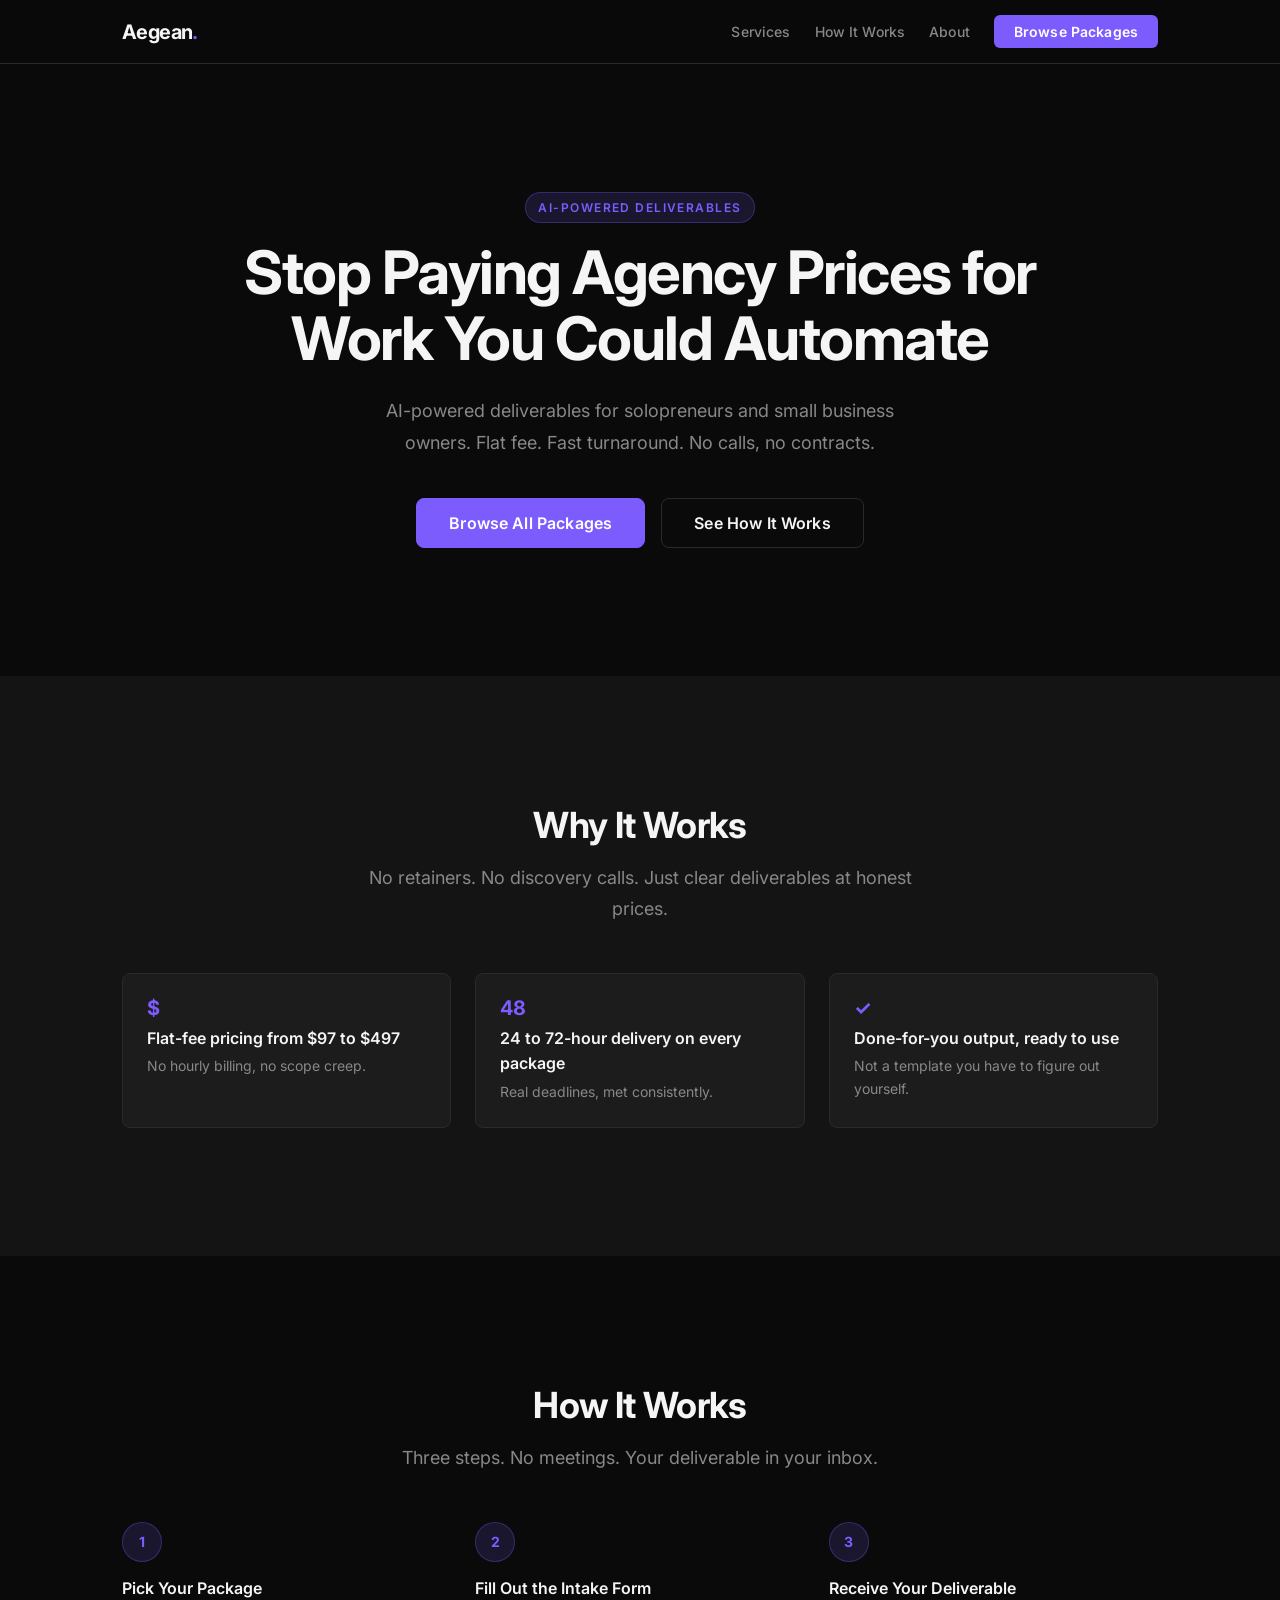
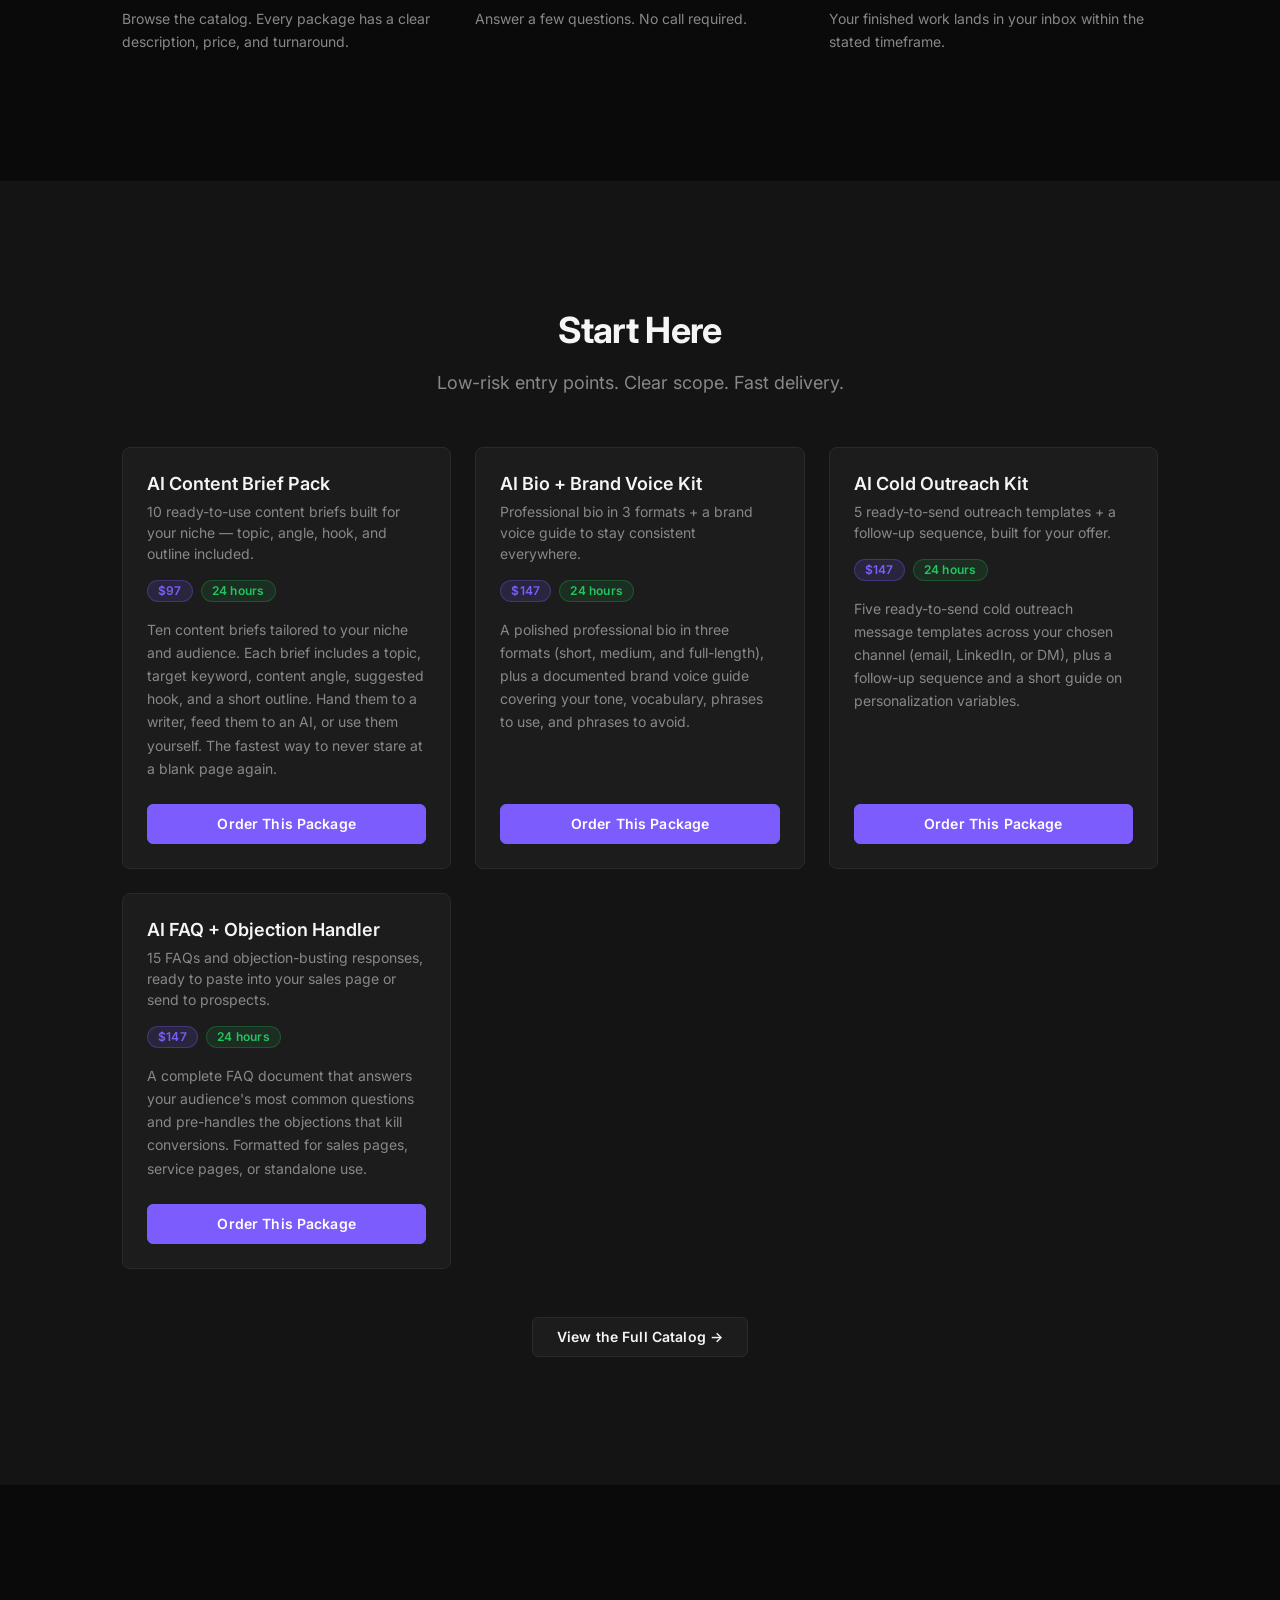
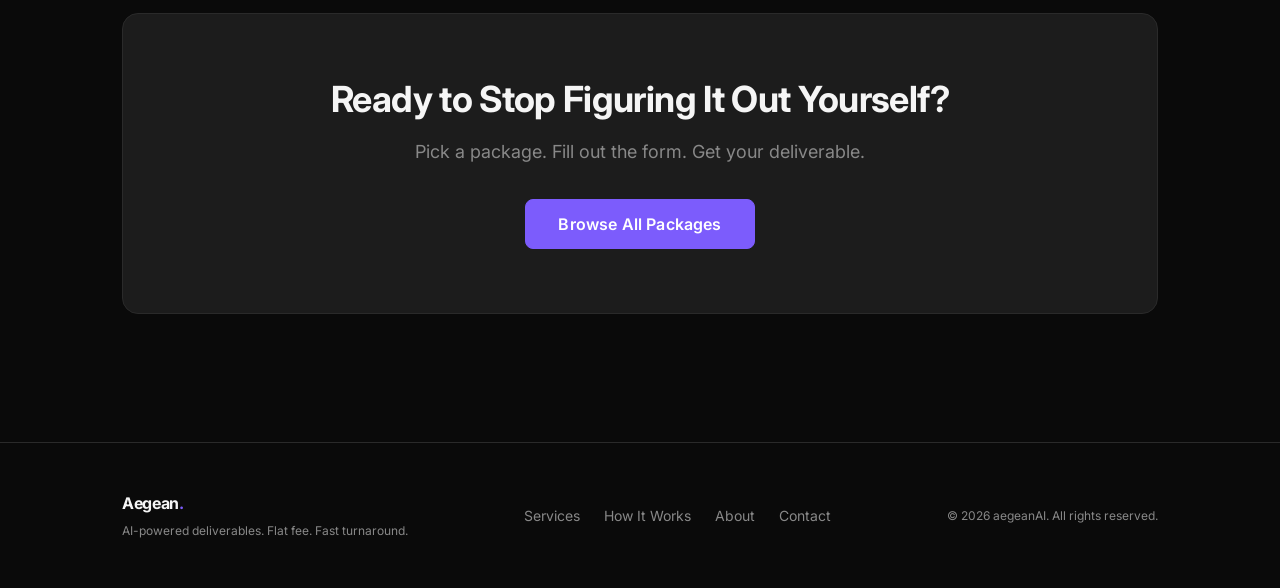
==== aegean-agency/index.html @ a0fa76ea "Initial commit — aegeanAI agency site + NEXUS strategy docs - Complete static site (HTML/CSS/JS) rea" ====
<!DOCTYPE html>
<html lang="en">
<head>
  <meta charset="UTF-8">
  <meta name="viewport" content="width=device-width, initial-scale=1.0">
  <meta name="description" content="AI-powered deliverables for solopreneurs and small business owners. Flat fee. Fast turnaround. No calls, no contracts.">
  <title>aegeanAI — AI Deliverables for Small Businesses</title>
  <link rel="preconnect" href="https://fonts.googleapis.com">
  <link rel="preconnect" href="https://fonts.gstatic.com" crossorigin>
  <link href="https://fonts.googleapis.com/css2?family=Inter:wght@400;500;600;700&display=swap" rel="stylesheet">
  <link rel="stylesheet" href="assets/css/main.css">
  <link rel="stylesheet" href="assets/css/components.css">
</head>
<body>

  <!-- ── Navigation ──────────────────────────────────────────── -->
  <nav class="nav" role="navigation" aria-label="Main navigation">
    <div class="nav__inner">
      <a href="index.html" class="nav__logo" aria-label="aegeanAI — home">
        Aegean<span>.</span>
      </a>
      <ul class="nav__links" role="list">
        <li><a href="services.html">Services</a></li>
        <li><a href="how-it-works.html">How It Works</a></li>
        <li><a href="about.html">About</a></li>
        <li><a href="services.html" class="nav__cta">Browse Packages</a></li>
      </ul>
      <button
        class="nav__hamburger"
        aria-label="Open navigation menu"
        aria-expanded="false"
        aria-controls="mobile-menu"
      >
        <span></span>
        <span></span>
        <span></span>
      </button>
    </div>
  </nav>

  <!-- ── Mobile Menu ─────────────────────────────────────────── -->
  <div class="nav__mobile" id="mobile-menu">
    <a href="services.html">Services</a>
    <a href="how-it-works.html">How It Works</a>
    <a href="about.html">About</a>
    <a href="contact.html">Contact</a>
    <a href="services.html" class="nav__cta-mobile">Browse Packages</a>
  </div>

  <main id="main-content">

    <!-- ── Hero ────────────────────────────────────────────────── -->
    <section class="hero" aria-labelledby="hero-heading">
      <div class="container">
        <span class="hero__eyebrow">AI-Powered Deliverables</span>
        <h1 id="hero-heading">
          Stop Paying Agency Prices for Work You Could Automate
        </h1>
        <p class="hero__sub">
          AI-powered deliverables for solopreneurs and small business owners.
          Flat fee. Fast turnaround. No calls, no contracts.
        </p>
        <div class="hero__actions">
          <a href="services.html" class="btn btn--primary btn--lg">Browse All Packages</a>
          <a href="how-it-works.html" class="btn btn--secondary btn--lg">See How It Works</a>
        </div>
      </div>
    </section>

    <!-- ── Why It Works ────────────────────────────────────────── -->
    <section class="section section--surface" aria-labelledby="why-heading">
      <div class="container">
        <div class="section__header">
          <h2 id="why-heading">Why It Works</h2>
          <p>No retainers. No discovery calls. Just clear deliverables at honest prices.</p>
        </div>
        <div class="trust-bullets">
          <div class="trust-bullet">
            <div class="trust-bullet__icon" aria-hidden="true">$</div>
            <div class="trust-bullet__text">
              <strong>Flat-fee pricing from $97 to $497</strong>
              No hourly billing, no scope creep.
            </div>
          </div>
          <div class="trust-bullet">
            <div class="trust-bullet__icon" aria-hidden="true">48</div>
            <div class="trust-bullet__text">
              <strong>24 to 72-hour delivery on every package</strong>
              Real deadlines, met consistently.
            </div>
          </div>
          <div class="trust-bullet">
            <div class="trust-bullet__icon" aria-hidden="true">&#10003;</div>
            <div class="trust-bullet__text">
              <strong>Done-for-you output, ready to use</strong>
              Not a template you have to figure out yourself.
            </div>
          </div>
        </div>
      </div>
    </section>

    <!-- ── How It Works (summary) ──────────────────────────────── -->
    <section class="section" aria-labelledby="how-heading">
      <div class="container">
        <div class="section__header">
          <h2 id="how-heading">How It Works</h2>
          <p>Three steps. No meetings. Your deliverable in your inbox.</p>
        </div>
        <div class="steps">
          <div class="step">
            <div class="step__number" aria-hidden="true">1</div>
            <h3 class="step__title">Pick Your Package</h3>
            <p class="step__body">
              Browse the catalog. Every package has a clear description, price, and turnaround.
            </p>
          </div>
          <div class="step">
            <div class="step__number" aria-hidden="true">2</div>
            <h3 class="step__title">Fill Out the Intake Form</h3>
            <p class="step__body">
              Answer a few questions. No call required.
            </p>
          </div>
          <div class="step">
            <div class="step__number" aria-hidden="true">3</div>
            <h3 class="step__title">Receive Your Deliverable</h3>
            <p class="step__body">
              Your finished work lands in your inbox within the stated timeframe.
            </p>
          </div>
        </div>
      </div>
    </section>

    <!-- ── Featured Packages ───────────────────────────────────── -->
    <section class="section section--surface" aria-labelledby="featured-heading">
      <div class="container">
        <div class="section__header">
          <h2 id="featured-heading">Start Here</h2>
          <p>Low-risk entry points. Clear scope. Fast delivery.</p>
        </div>
        <!--
          Cards injected by main.js: filters packages where launchPackage === true
          and renders them into .cards-grid inside this container.
        -->
        <div id="featured-packages">
          <div class="js-loading">Loading packages&hellip;</div>
        </div>
        <div class="text-center mt-6">
          <a href="services.html" class="btn btn--ghost">View the Full Catalog &rarr;</a>
        </div>
      </div>
    </section>

    <!-- ── Final CTA Banner ─────────────────────────────────────── -->
    <section class="section" aria-labelledby="cta-heading">
      <div class="container">
        <div class="cta-banner">
          <h2 id="cta-heading">Ready to Stop Figuring It Out Yourself?</h2>
          <p>Pick a package. Fill out the form. Get your deliverable.</p>
          <a href="services.html" class="btn btn--primary btn--lg">Browse All Packages</a>
        </div>
      </div>
    </section>

  </main>

  <!-- ── Footer ───────────────────────────────────────────────── -->
  <footer class="footer" role="contentinfo">
    <div class="container">
      <div class="footer__inner">
        <div>
          <div class="footer__brand">Aegean<span>.</span></div>
          <div class="footer__tagline">AI-powered deliverables. Flat fee. Fast turnaround.</div>
        </div>
        <ul class="footer__links" role="list">
          <li><a href="services.html">Services</a></li>
          <li><a href="how-it-works.html">How It Works</a></li>
          <li><a href="about.html">About</a></li>
          <li><a href="contact.html">Contact</a></li>
        </ul>
        <p class="footer__copy">&copy; 2026 aegeanAI. All rights reserved.</p>
      </div>
    </div>
  </footer>

  <script src="assets/js/packages.js"></script>
  <script src="assets/js/main.js"></script>
</body>
</html>
---- aegean-agency/assets/css/main.css ----
/* ============================================================
   AEGEAN AGENCY — main.css
   Design tokens, reset, typography, layout
   ============================================================ */

/* ── Design Tokens ──────────────────────────────────────────── */
:root {
  /* Colors */
  --color-bg:           #0A0A0A;
  --color-surface:      #141414;
  --color-card:         #1C1C1C;
  --color-border:       #2A2A2A;
  --color-accent:       #7C5CFC;
  --color-accent-dim:   #5a3fd4;
  --color-accent-glow:  rgba(124, 92, 252, 0.15);
  --color-text:         #F5F5F5;
  --color-muted:        #888888;
  --color-success:      #22C55E;
  --color-success-glow: rgba(34, 197, 94, 0.12);

  /* Spacing — 8px base grid */
  --space-1:  8px;
  --space-2:  16px;
  --space-3:  24px;
  --space-4:  32px;
  --space-5:  40px;
  --space-6:  48px;
  --space-7:  56px;
  --space-8:  64px;
  --space-10: 80px;
  --space-12: 96px;
  --space-16: 128px;

  /* Typography */
  --font-base: 'Inter', system-ui, -apple-system, BlinkMacSystemFont, sans-serif;
  --text-xs:   0.75rem;    /* 12px */
  --text-sm:   0.875rem;   /* 14px */
  --text-base: 1rem;       /* 16px */
  --text-lg:   1.125rem;   /* 18px */
  --text-xl:   1.25rem;    /* 20px */
  --text-2xl:  1.5rem;     /* 24px */
  --text-3xl:  1.875rem;   /* 30px */
  --text-4xl:  2.25rem;    /* 36px */
  --text-5xl:  3rem;       /* 48px */
  --text-6xl:  3.75rem;    /* 60px */

  /* Radius */
  --radius-sm: 4px;
  --radius-md: 6px;
  --radius-lg: 8px;
  --radius-xl: 12px;
  --radius-2xl: 16px;

  /* Layout */
  --max-width:  1100px;
  --nav-height: 64px;

  /* Motion */
  --transition:      0.18s ease;
  --transition-slow: 0.3s ease;
}

/* ── CSS Reset ──────────────────────────────────────────────── */
*,
*::before,
*::after {
  box-sizing: border-box;
  margin: 0;
  padding: 0;
}

html {
  scroll-behavior: smooth;
  -webkit-text-size-adjust: 100%;
  text-size-adjust: 100%;
}

body {
  font-family: var(--font-base);
  font-size: var(--text-base);
  line-height: 1.6;
  color: var(--color-text);
  background-color: var(--color-bg);
  min-height: 100vh;
  -webkit-font-smoothing: antialiased;
  -moz-osx-font-smoothing: grayscale;
  overflow-x: hidden;
}

img,
picture,
video,
canvas,
svg {
  display: block;
  max-width: 100%;
}

input,
button,
textarea,
select {
  font: inherit;
}

p,
h1,
h2,
h3,
h4,
h5,
h6 {
  overflow-wrap: break-word;
}

a {
  color: inherit;
  text-decoration: none;
}

ul,
ol {
  list-style: none;
}

/* ── Selection ──────────────────────────────────────────────── */
::selection {
  background-color: rgba(124, 92, 252, 0.3);
  color: var(--color-text);
}

/* ── Global Focus Ring ──────────────────────────────────────── */
:focus-visible {
  outline: 2px solid var(--color-accent);
  outline-offset: 3px;
  border-radius: var(--radius-sm);
}

/* ── Typography ─────────────────────────────────────────────── */
h1 {
  font-size: clamp(var(--text-3xl), 6vw, var(--text-6xl));
  font-weight: 700;
  line-height: 1.1;
  letter-spacing: -0.025em;
  color: var(--color-text);
}

h2 {
  font-size: clamp(var(--text-2xl), 4vw, var(--text-4xl));
  font-weight: 700;
  line-height: 1.2;
  letter-spacing: -0.018em;
  color: var(--color-text);
}

h3 {
  font-size: clamp(var(--text-lg), 2.5vw, var(--text-2xl));
  font-weight: 600;
  line-height: 1.3;
  color: var(--color-text);
}

h4 {
  font-size: var(--text-lg);
  font-weight: 600;
  line-height: 1.4;
  color: var(--color-text);
}

p {
  color: var(--color-muted);
  line-height: 1.7;
}

strong {
  color: var(--color-text);
  font-weight: 600;
}

/* ── Layout Containers ──────────────────────────────────────── */
.container {
  width: 100%;
  max-width: var(--max-width);
  margin-inline: auto;
  padding-inline: var(--space-2);
}

@media (min-width: 480px) {
  .container {
    padding-inline: var(--space-3);
  }
}

@media (min-width: 768px) {
  .container {
    padding-inline: var(--space-4);
  }
}

/* ── Sections ───────────────────────────────────────────────── */
.section {
  padding-block: var(--space-8);
}

@media (min-width: 768px) {
  .section {
    padding-block: var(--space-12);
  }
}

@media (min-width: 1024px) {
  .section {
    padding-block: var(--space-16);
  }
}

.section--surface {
  background-color: var(--color-surface);
}

.section__header {
  text-align: center;
  margin-bottom: var(--space-6);
}

.section__header h2 {
  margin-bottom: var(--space-2);
}

.section__header p {
  font-size: var(--text-lg);
  max-width: 600px;
  margin-inline: auto;
  color: var(--color-muted);
}

/* ── Page Hero (inner pages) ────────────────────────────────── */
.page-hero {
  padding-top: var(--space-6);
  padding-bottom: var(--space-4);
  border-bottom: 1px solid var(--color-border);
}

@media (min-width: 768px) {
  .page-hero {
    padding-top: var(--space-10);
    padding-bottom: var(--space-6);
  }
}

.page-hero h1 {
  margin-bottom: var(--space-2);
}

.page-hero p {
  font-size: var(--text-lg);
  max-width: 640px;
  color: var(--color-muted);
}

/* ── Generic Grids ──────────────────────────────────────────── */
.grid-3 {
  display: grid;
  grid-template-columns: 1fr;
  gap: var(--space-3);
}

@media (min-width: 600px) {
  .grid-3 {
    grid-template-columns: repeat(2, 1fr);
  }
}

@media (min-width: 960px) {
  .grid-3 {
    grid-template-columns: repeat(3, 1fr);
  }
}

.grid-2 {
  display: grid;
  grid-template-columns: 1fr;
  gap: var(--space-4);
}

@media (min-width: 768px) {
  .grid-2 {
    grid-template-columns: repeat(2, 1fr);
  }
}

/* ── Utility Classes ────────────────────────────────────────── */
.text-accent  { color: var(--color-accent); }
.text-muted   { color: var(--color-muted); }
.text-success { color: var(--color-success); }
.text-center  { text-align: center; }
.text-left    { text-align: left; }

.mt-1 { margin-top: var(--space-1); }
.mt-2 { margin-top: var(--space-2); }
.mt-3 { margin-top: var(--space-3); }
.mt-4 { margin-top: var(--space-4); }
.mt-6 { margin-top: var(--space-6); }
.mt-8 { margin-top: var(--space-8); }

.mb-1 { margin-bottom: var(--space-1); }
.mb-2 { margin-bottom: var(--space-2); }
.mb-3 { margin-bottom: var(--space-3); }
.mb-4 { margin-bottom: var(--space-4); }

/* Visually hidden but accessible to screen readers */
.sr-only {
  position: absolute;
  width: 1px;
  height: 1px;
  padding: 0;
  margin: -1px;
  overflow: hidden;
  clip: rect(0, 0, 0, 0);
  white-space: nowrap;
  border-width: 0;
}

/* ── Horizontal Rule ────────────────────────────────────────── */
.divider {
  border: none;
  border-top: 1px solid var(--color-border);
  margin-block: var(--space-6);
}

/* ── Print ──────────────────────────────────────────────────── */
@media print {
  .nav,
  .nav__mobile,
  .footer {
    display: none;
  }

  body {
    background: #fff;
    color: #000;
  }
}
---- aegean-agency/assets/css/components.css ----
/* ============================================================
   AEGEAN AGENCY — components.css
   Nav, hero, cards, buttons, badges, footer,
   FAQ accordion, steps, tables, contact, thank-you
   ============================================================ */

/* ── Navigation ─────────────────────────────────────────────── */
.nav {
  position: sticky;
  top: 0;
  z-index: 100;
  height: var(--nav-height);
  background-color: rgba(10, 10, 10, 0.94);
  backdrop-filter: blur(16px);
  -webkit-backdrop-filter: blur(16px);
  border-bottom: 1px solid var(--color-border);
  display: flex;
  align-items: center;
}

.nav__inner {
  display: flex;
  align-items: center;
  justify-content: space-between;
  width: 100%;
  max-width: var(--max-width);
  margin-inline: auto;
  padding-inline: var(--space-2);
  gap: var(--space-2);
}

@media (min-width: 480px) {
  .nav__inner {
    padding-inline: var(--space-3);
  }
}

@media (min-width: 768px) {
  .nav__inner {
    padding-inline: var(--space-4);
  }
}

.nav__logo {
  font-size: var(--text-xl);
  font-weight: 700;
  color: var(--color-text);
  letter-spacing: -0.03em;
  white-space: nowrap;
  text-decoration: none;
  flex-shrink: 0;
  transition: opacity var(--transition);
}

.nav__logo:hover {
  opacity: 0.85;
}

.nav__logo span {
  color: var(--color-accent);
}

/* Desktop nav links */
.nav__links {
  display: none;
  align-items: center;
  gap: var(--space-3);
  list-style: none;
}

@media (min-width: 768px) {
  .nav__links {
    display: flex;
  }
}

.nav__links a {
  font-size: var(--text-sm);
  font-weight: 500;
  color: var(--color-muted);
  text-decoration: none;
  transition: color var(--transition);
  letter-spacing: 0.01em;
  padding: 4px 0;
}

.nav__links a:hover {
  color: var(--color-text);
}

.nav__links a[aria-current="page"] {
  color: var(--color-text);
}

/* "Browse Packages" pill button in nav */
.nav__links .nav__cta {
  color: #ffffff;
  background-color: var(--color-accent);
  padding: 8px 20px;
  border-radius: var(--radius-md);
  font-size: var(--text-sm);
  font-weight: 600;
  letter-spacing: 0.01em;
  transition: background-color var(--transition);
}

.nav__links .nav__cta:hover {
  background-color: var(--color-accent-dim);
  color: #ffffff;
}

/* Never mark the CTA button as active-page */
.nav__links .nav__cta[aria-current="page"] {
  color: #ffffff;
}

/* ── Hamburger Button ───────────────────────────────────────── */
.nav__hamburger {
  display: flex;
  flex-direction: column;
  justify-content: center;
  gap: 5px;
  background: none;
  border: 1px solid transparent;
  cursor: pointer;
  padding: 8px;
  border-radius: var(--radius-md);
  transition: background-color var(--transition), border-color var(--transition);
  flex-shrink: 0;
}

.nav__hamburger:hover {
  background-color: var(--color-card);
  border-color: var(--color-border);
}

@media (min-width: 768px) {
  .nav__hamburger {
    display: none;
  }
}

.nav__hamburger span {
  display: block;
  width: 22px;
  height: 2px;
  background-color: var(--color-text);
  border-radius: 2px;
  transition: transform 0.25s ease, opacity 0.2s ease;
  transform-origin: center;
  pointer-events: none;
}

.nav__hamburger[aria-expanded="true"] span:nth-child(1) {
  transform: translateY(7px) rotate(45deg);
}

.nav__hamburger[aria-expanded="true"] span:nth-child(2) {
  opacity: 0;
  transform: scaleX(0);
}

.nav__hamburger[aria-expanded="true"] span:nth-child(3) {
  transform: translateY(-7px) rotate(-45deg);
}

/* ── Mobile Menu Drawer ─────────────────────────────────────── */
.nav__mobile {
  display: none;
  flex-direction: column;
  position: fixed;
  top: var(--nav-height);
  left: 0;
  right: 0;
  background-color: var(--color-surface);
  border-bottom: 1px solid var(--color-border);
  padding: var(--space-2) var(--space-2) var(--space-3);
  gap: 4px;
  z-index: 99;
  box-shadow: 0 8px 32px rgba(0, 0, 0, 0.5);
}

.nav__mobile.is-open {
  display: flex;
}

.nav__mobile a {
  display: block;
  padding: 12px var(--space-2);
  color: var(--color-muted);
  font-size: var(--text-sm);
  font-weight: 500;
  border-radius: var(--radius-md);
  transition: color var(--transition), background-color var(--transition);
  text-decoration: none;
}

.nav__mobile a:hover {
  color: var(--color-text);
  background-color: var(--color-card);
}

.nav__mobile .nav__cta-mobile {
  margin-top: var(--space-1);
  background-color: var(--color-accent);
  color: #ffffff;
  text-align: center;
  font-weight: 600;
  padding: 14px var(--space-2);
}

.nav__mobile .nav__cta-mobile:hover {
  background-color: var(--color-accent-dim);
  color: #ffffff;
}

/* ── Buttons ─────────────────────────────────────────────────── */
.btn {
  display: inline-flex;
  align-items: center;
  justify-content: center;
  gap: 8px;
  padding: 12px 24px;
  border-radius: var(--radius-md);
  font-size: var(--text-sm);
  font-weight: 600;
  line-height: 1;
  cursor: pointer;
  border: 1px solid transparent;
  text-decoration: none;
  transition: background-color var(--transition), color var(--transition),
              border-color var(--transition), opacity var(--transition);
  white-space: nowrap;
  letter-spacing: 0.01em;
  -webkit-user-select: none;
  user-select: none;
}

.btn--primary {
  background-color: var(--color-accent);
  color: #ffffff;
  border-color: var(--color-accent);
}

.btn--primary:hover {
  background-color: var(--color-accent-dim);
  border-color: var(--color-accent-dim);
  color: #ffffff;
}

.btn--secondary {
  background-color: transparent;
  color: var(--color-text);
  border-color: var(--color-border);
}

.btn--secondary:hover {
  border-color: rgba(245, 245, 245, 0.35);
  color: var(--color-text);
}

.btn--ghost {
  background-color: var(--color-card);
  color: var(--color-text);
  border-color: var(--color-border);
}

.btn--ghost:hover {
  border-color: var(--color-accent);
  color: var(--color-accent);
}

.btn--lg {
  padding: 16px 32px;
  font-size: var(--text-base);
  border-radius: var(--radius-lg);
}

.btn--sm {
  padding: 7px 14px;
  font-size: var(--text-xs);
  border-radius: var(--radius-md);
}

/* ── Badges ──────────────────────────────────────────────────── */
.badge {
  display: inline-flex;
  align-items: center;
  padding: 4px 10px;
  border-radius: 99px;
  font-size: var(--text-xs);
  font-weight: 600;
  line-height: 1;
  letter-spacing: 0.02em;
  white-space: nowrap;
}

.badge--price {
  background-color: var(--color-accent-glow);
  color: var(--color-accent);
  border: 1px solid rgba(124, 92, 252, 0.3);
}

.badge--delivery {
  background-color: rgba(34, 197, 94, 0.1);
  color: var(--color-success);
  border: 1px solid rgba(34, 197, 94, 0.25);
}

.badge--tier {
  background-color: var(--color-card);
  color: var(--color-muted);
  border: 1px solid var(--color-border);
  text-transform: uppercase;
  font-size: 0.65rem;
  letter-spacing: 0.08em;
}

/* ── Package Cards ───────────────────────────────────────────── */
.package-card {
  display: flex;
  flex-direction: column;
  background-color: var(--color-card);
  border: 1px solid var(--color-border);
  border-radius: var(--radius-lg);
  padding: var(--space-3);
  transition: border-color var(--transition), transform var(--transition-slow),
              box-shadow var(--transition-slow);
}

.package-card:hover {
  border-color: rgba(124, 92, 252, 0.45);
  transform: translateY(-3px);
  box-shadow: 0 8px 32px rgba(0, 0, 0, 0.4);
}

.package-card__header {
  margin-bottom: var(--space-2);
}

.package-card__name {
  font-size: var(--text-lg);
  font-weight: 600;
  color: var(--color-text);
  margin-bottom: 6px;
  line-height: 1.3;
}

.package-card__tagline {
  font-size: var(--text-sm);
  color: var(--color-muted);
  line-height: 1.5;
}

.package-card__meta {
  display: flex;
  flex-wrap: wrap;
  align-items: center;
  gap: 8px;
  margin-bottom: var(--space-2);
}

.package-card__description {
  font-size: var(--text-sm);
  color: var(--color-muted);
  line-height: 1.65;
  flex: 1;
  margin-bottom: var(--space-3);
}

/* Button always pinned to bottom of card */
.package-card .btn {
  margin-top: auto;
  width: 100%;
}

/* ── Cards Grid ──────────────────────────────────────────────── */
.cards-grid {
  display: grid;
  grid-template-columns: 1fr;
  gap: var(--space-3);
}

@media (min-width: 600px) {
  .cards-grid {
    grid-template-columns: repeat(2, 1fr);
  }
}

@media (min-width: 960px) {
  .cards-grid {
    grid-template-columns: repeat(3, 1fr);
  }
}

/* ── Catalog Tier Sections (services.html) ───────────────────── */
.catalog-tier {
  margin-bottom: var(--space-10);
}

.catalog-tier:last-child {
  margin-bottom: 0;
}

.catalog-tier__header {
  display: flex;
  flex-wrap: wrap;
  align-items: baseline;
  gap: 8px var(--space-2);
  margin-bottom: var(--space-4);
  padding-bottom: var(--space-2);
  border-bottom: 1px solid var(--color-border);
}

.catalog-tier__label {
  font-size: var(--text-xl);
  font-weight: 700;
  color: var(--color-text);
  line-height: 1.2;
}

.catalog-tier__price {
  font-size: var(--text-base);
  font-weight: 600;
  color: var(--color-accent);
}

.catalog-tier__description {
  width: 100%;
  font-size: var(--text-sm);
  color: var(--color-muted);
  margin-top: 2px;
}

.catalog-tier__grid {
  display: grid;
  grid-template-columns: 1fr;
  gap: var(--space-3);
}

@media (min-width: 600px) {
  .catalog-tier__grid {
    grid-template-columns: repeat(2, 1fr);
  }
}

@media (min-width: 960px) {
  .catalog-tier__grid {
    grid-template-columns: repeat(3, 1fr);
  }
}

/* ── Hero (index.html only) ──────────────────────────────────── */
.hero {
  padding-block: var(--space-10);
  text-align: center;
}

@media (min-width: 768px) {
  .hero {
    padding-block: var(--space-16);
  }
}

.hero__eyebrow {
  display: inline-block;
  font-size: var(--text-xs);
  font-weight: 600;
  color: var(--color-accent);
  text-transform: uppercase;
  letter-spacing: 0.12em;
  margin-bottom: var(--space-2);
  padding: 5px 12px;
  border: 1px solid rgba(124, 92, 252, 0.3);
  border-radius: 99px;
  background-color: var(--color-accent-glow);
}

.hero h1 {
  max-width: 820px;
  margin-inline: auto;
  margin-bottom: var(--space-3);
}

.hero__sub {
  font-size: clamp(var(--text-base), 2.5vw, var(--text-lg));
  max-width: 560px;
  margin-inline: auto;
  margin-bottom: var(--space-5);
  color: var(--color-muted);
  line-height: 1.75;
}

.hero__actions {
  display: flex;
  flex-wrap: wrap;
  justify-content: center;
  gap: var(--space-2);
}

@media (max-width: 479px) {
  .hero__actions {
    flex-direction: column;
    align-items: stretch;
  }

  .hero__actions .btn {
    width: 100%;
  }
}

/* ── Trust Bullets ───────────────────────────────────────────── */
.trust-bullets {
  display: grid;
  grid-template-columns: 1fr;
  gap: var(--space-3);
}

@media (min-width: 640px) {
  .trust-bullets {
    grid-template-columns: repeat(3, 1fr);
  }
}

.trust-bullet {
  background-color: var(--color-card);
  border: 1px solid var(--color-border);
  border-radius: var(--radius-lg);
  padding: var(--space-3);
  transition: border-color var(--transition);
}

.trust-bullet:hover {
  border-color: rgba(124, 92, 252, 0.25);
}

.trust-bullet__icon {
  font-size: 1.25rem;
  line-height: 1;
  margin-bottom: var(--space-1);
  color: var(--color-accent);
  font-weight: 700;
}

.trust-bullet__text {
  font-size: var(--text-sm);
  color: var(--color-muted);
  line-height: 1.6;
}

.trust-bullet__text strong {
  display: block;
  font-size: var(--text-base);
  font-weight: 600;
  color: var(--color-text);
  margin-bottom: 4px;
}

/* ── Steps (3-column horizontal) ────────────────────────────── */
.steps {
  display: grid;
  grid-template-columns: 1fr;
  gap: var(--space-4);
}

@media (min-width: 640px) {
  .steps {
    grid-template-columns: repeat(3, 1fr);
    gap: var(--space-3);
  }
}

.step {
  display: flex;
  flex-direction: column;
}

.step__number {
  display: inline-flex;
  align-items: center;
  justify-content: center;
  width: 40px;
  height: 40px;
  background-color: var(--color-accent-glow);
  border: 1px solid rgba(124, 92, 252, 0.3);
  border-radius: 50%;
  font-size: var(--text-sm);
  font-weight: 700;
  color: var(--color-accent);
  margin-bottom: var(--space-2);
  flex-shrink: 0;
}

.step__title {
  font-size: var(--text-base);
  font-weight: 600;
  color: var(--color-text);
  margin-bottom: 8px;
}

.step__body {
  font-size: var(--text-sm);
  color: var(--color-muted);
  line-height: 1.65;
}

/* ── CTA Banner ──────────────────────────────────────────────── */
.cta-banner {
  background-color: var(--color-card);
  border: 1px solid var(--color-border);
  border-radius: var(--radius-2xl);
  padding: var(--space-6) var(--space-4);
  text-align: center;
}

@media (min-width: 768px) {
  .cta-banner {
    padding: var(--space-8) var(--space-8);
  }
}

.cta-banner h2 {
  margin-bottom: var(--space-2);
}

.cta-banner > p {
  font-size: var(--text-lg);
  color: var(--color-muted);
  max-width: 520px;
  margin-inline: auto;
  margin-bottom: var(--space-4);
}

/* ── Comparison Table ────────────────────────────────────────── */
.table-scroll-wrap {
  overflow-x: auto;
  -webkit-overflow-scrolling: touch;
  border: 1px solid var(--color-border);
  border-radius: var(--radius-lg);
}

.comparison-table {
  width: 100%;
  border-collapse: collapse;
  font-size: var(--text-sm);
  min-width: 560px;
}

.comparison-table th,
.comparison-table td {
  padding: 14px var(--space-3);
  text-align: left;
  border-bottom: 1px solid var(--color-border);
}

.comparison-table th:not(:first-child),
.comparison-table td:not(:first-child) {
  text-align: center;
}

.comparison-table th {
  background-color: var(--color-surface);
  color: var(--color-text);
  font-weight: 600;
  font-size: var(--text-xs);
  text-transform: uppercase;
  letter-spacing: 0.07em;
}

.comparison-table td {
  background-color: var(--color-card);
  color: var(--color-muted);
}

.comparison-table tbody tr:last-child td {
  border-bottom: none;
}

.comparison-table tbody tr:hover td {
  background-color: #202020;
}

.comparison-table .col-us {
  color: var(--color-accent);
}

.comparison-table .col-us.strong {
  font-weight: 600;
  color: var(--color-text);
}

.comparison-table .check {
  color: var(--color-success);
  font-size: var(--text-base);
}

.comparison-table .cross {
  color: #4a4a4a;
}

/* ── FAQ Accordion (pure CSS details/summary) ────────────────── */
.faq {
  max-width: 720px;
  margin-inline: auto;
}

.faq details {
  border: 1px solid var(--color-border);
  border-radius: var(--radius-lg);
  margin-bottom: 10px;
  background-color: var(--color-card);
  overflow: hidden;
  transition: border-color var(--transition);
}

.faq details:last-child {
  margin-bottom: 0;
}

.faq details:hover {
  border-color: rgba(124, 92, 252, 0.3);
}

.faq details[open] {
  border-color: rgba(124, 92, 252, 0.45);
}

.faq summary {
  padding: var(--space-3);
  font-size: var(--text-base);
  font-weight: 600;
  color: var(--color-text);
  cursor: pointer;
  list-style: none;
  display: flex;
  justify-content: space-between;
  align-items: center;
  gap: var(--space-3);
  user-select: none;
  -webkit-user-select: none;
}

.faq summary::-webkit-details-marker {
  display: none;
}

.faq summary::marker {
  display: none;
}

.faq summary::after {
  content: '+';
  color: var(--color-accent);
  font-size: var(--text-2xl);
  font-weight: 300;
  flex-shrink: 0;
  line-height: 1;
  transition: transform var(--transition);
  display: flex;
  align-items: center;
  justify-content: center;
  width: 24px;
}

.faq details[open] summary::after {
  transform: rotate(45deg);
}

.faq__answer {
  padding: var(--space-2) var(--space-3) var(--space-3);
  color: var(--color-muted);
  font-size: var(--text-sm);
  line-height: 1.75;
  border-top: 1px solid var(--color-border);
}

/* ── Trust Signal List ───────────────────────────────────────── */
.trust-list {
  list-style: none;
  display: flex;
  flex-direction: column;
  gap: var(--space-2);
}

.trust-list li {
  display: flex;
  align-items: flex-start;
  gap: 12px;
  font-size: var(--text-sm);
  color: var(--color-muted);
  line-height: 1.65;
  padding: var(--space-2) var(--space-3);
  background-color: var(--color-card);
  border: 1px solid var(--color-border);
  border-radius: var(--radius-lg);
}

.trust-list li::before {
  content: '';
  display: inline-block;
  width: 18px;
  height: 18px;
  min-width: 18px;
  border-radius: 50%;
  background-color: rgba(34, 197, 94, 0.12);
  border: 1px solid rgba(34, 197, 94, 0.35);
  flex-shrink: 0;
  margin-top: 2px;
  background-image: url("data:image/svg+xml,%3Csvg xmlns='http://www.w3.org/2000/svg' viewBox='0 0 12 12' fill='none'%3E%3Cpath d='M2.5 6l2.5 2.5 4.5-4.5' stroke='%2322C55E' stroke-width='1.5' stroke-linecap='round' stroke-linejoin='round'/%3E%3C/svg%3E");
  background-repeat: no-repeat;
  background-position: center;
  background-size: 10px;
}

/* ── Founder Section (about.html) ───────────────────────────── */
.founder-layout {
  display: grid;
  grid-template-columns: 1fr;
  gap: var(--space-6);
  align-items: start;
}

@media (min-width: 768px) {
  .founder-layout {
    grid-template-columns: 300px 1fr;
    gap: var(--space-8);
  }
}

.founder-card {
  background-color: var(--color-card);
  border: 1px solid var(--color-border);
  border-radius: var(--radius-xl);
  padding: var(--space-4);
}

.founder-avatar {
  width: 80px;
  height: 80px;
  border-radius: 50%;
  background-color: var(--color-accent-glow);
  border: 2px solid rgba(124, 92, 252, 0.35);
  display: flex;
  align-items: center;
  justify-content: center;
  font-size: var(--text-xl);
  font-weight: 700;
  color: var(--color-accent);
  margin-bottom: var(--space-3);
  letter-spacing: -0.02em;
}

.founder-name {
  font-size: var(--text-xl);
  font-weight: 700;
  color: var(--color-text);
  margin-bottom: 4px;
}

.founder-title {
  font-size: var(--text-sm);
  color: var(--color-muted);
  margin-bottom: var(--space-3);
  padding-bottom: var(--space-3);
  border-bottom: 1px solid var(--color-border);
}

.founder-bio {
  display: flex;
  flex-direction: column;
  gap: var(--space-2);
}

.founder-bio p {
  font-size: var(--text-sm);
  color: var(--color-muted);
  line-height: 1.75;
}

.founder-story h2 {
  margin-bottom: var(--space-4);
}

.founder-story p {
  font-size: var(--text-base);
  color: var(--color-muted);
  line-height: 1.8;
  margin-bottom: var(--space-3);
}

.founder-story p:last-child {
  margin-bottom: 0;
}

/* ── Contact Page ────────────────────────────────────────────── */
.contact-layout {
  display: grid;
  grid-template-columns: 1fr;
  gap: var(--space-4);
  align-items: start;
}

@media (min-width: 768px) {
  .contact-layout {
    grid-template-columns: 1fr 1.5fr;
    gap: var(--space-6);
  }
}

.contact-info {
  background-color: var(--color-card);
  border: 1px solid var(--color-border);
  border-radius: var(--radius-xl);
  padding: var(--space-4);
}

.contact-info h3 {
  font-size: var(--text-lg);
  margin-bottom: var(--space-4);
  padding-bottom: var(--space-3);
  border-bottom: 1px solid var(--color-border);
}

.contact-detail {
  display: flex;
  flex-direction: column;
  gap: 6px;
  margin-bottom: var(--space-3);
  padding-bottom: var(--space-3);
  border-bottom: 1px solid var(--color-border);
}

.contact-detail:last-child {
  border-bottom: none;
  margin-bottom: 0;
  padding-bottom: 0;
}

.contact-detail__label {
  font-size: var(--text-xs);
  font-weight: 700;
  text-transform: uppercase;
  letter-spacing: 0.1em;
  color: var(--color-accent);
}

.contact-detail__value {
  font-size: var(--text-sm);
  color: var(--color-muted);
  line-height: 1.6;
}

.contact-form-panel {
  background-color: var(--color-card);
  border: 1px solid var(--color-border);
  border-radius: var(--radius-xl);
  padding: var(--space-6) var(--space-4);
  display: flex;
  flex-direction: column;
  align-items: center;
  justify-content: center;
  gap: var(--space-3);
  text-align: center;
  min-height: 320px;
}

.contact-form-panel h3 {
  font-size: var(--text-xl);
  color: var(--color-text);
}

.contact-form-panel p {
  font-size: var(--text-sm);
  color: var(--color-muted);
  max-width: 380px;
  line-height: 1.65;
}

.contact-form-panel .contact-note {
  font-size: var(--text-xs);
  color: var(--color-muted);
  opacity: 0.6;
}

/* ── Delivery Timeline Table ─────────────────────────────────── */
.delivery-table-wrap {
  overflow-x: auto;
  -webkit-overflow-scrolling: touch;
  border: 1px solid var(--color-border);
  border-radius: var(--radius-lg);
  max-width: 720px;
  margin-inline: auto;
}

.delivery-table {
  width: 100%;
  border-collapse: collapse;
  font-size: var(--text-sm);
  min-width: 480px;
}

.delivery-table th,
.delivery-table td {
  padding: 14px var(--space-3);
  text-align: left;
  border-bottom: 1px solid var(--color-border);
}

.delivery-table th {
  background-color: var(--color-surface);
  color: var(--color-text);
  font-weight: 600;
  font-size: var(--text-xs);
  text-transform: uppercase;
  letter-spacing: 0.07em;
}

.delivery-table td {
  background-color: var(--color-card);
  color: var(--color-muted);
}

.delivery-table tbody tr:last-child td {
  border-bottom: none;
}

.delivery-table .delivery-time {
  color: var(--color-success);
  font-weight: 600;
}

/* ── Thank You Page ───────────────────────────────────────────── */
.thankyou-hero {
  text-align: center;
  padding-block: var(--space-10);
}

@media (min-width: 768px) {
  .thankyou-hero {
    padding-block: var(--space-16);
  }
}

.thankyou-icon {
  display: inline-flex;
  align-items: center;
  justify-content: center;
  width: 72px;
  height: 72px;
  border-radius: 50%;
  background-color: var(--color-success-glow);
  border: 2px solid rgba(34, 197, 94, 0.4);
  font-size: 1.75rem;
  color: var(--color-success);
  margin-inline: auto;
  margin-bottom: var(--space-4);
}

.thankyou-hero h1 {
  margin-bottom: var(--space-2);
}

.thankyou-hero > p {
  font-size: var(--text-lg);
  max-width: 520px;
  margin-inline: auto;
  margin-bottom: var(--space-5);
  color: var(--color-muted);
}

.notice-box {
  background-color: rgba(34, 197, 94, 0.05);
  border: 1px solid rgba(34, 197, 94, 0.18);
  border-radius: var(--radius-lg);
  padding: var(--space-3);
  font-size: var(--text-sm);
  color: var(--color-muted);
  line-height: 1.65;
  max-width: 560px;
  margin-inline: auto;
  text-align: left;
}

.notice-box strong {
  color: var(--color-success);
  display: block;
  margin-bottom: 6px;
  font-size: var(--text-sm);
  font-weight: 600;
}

/* Next steps list on thank-you */
.next-steps {
  max-width: 580px;
  margin-inline: auto;
  display: flex;
  flex-direction: column;
  gap: var(--space-2);
}

.next-step-item {
  display: flex;
  align-items: flex-start;
  gap: var(--space-2);
  padding: var(--space-2) var(--space-3);
  background-color: var(--color-card);
  border: 1px solid var(--color-border);
  border-radius: var(--radius-lg);
  font-size: var(--text-sm);
  color: var(--color-muted);
  line-height: 1.6;
}

.next-step-item__num {
  display: inline-flex;
  align-items: center;
  justify-content: center;
  width: 26px;
  height: 26px;
  min-width: 26px;
  border-radius: 50%;
  background-color: var(--color-accent-glow);
  border: 1px solid rgba(124, 92, 252, 0.3);
  font-size: var(--text-xs);
  font-weight: 700;
  color: var(--color-accent);
  flex-shrink: 0;
  margin-top: 1px;
}

/* ── Footer ──────────────────────────────────────────────────── */
.footer {
  border-top: 1px solid var(--color-border);
  padding-block: var(--space-6);
  margin-top: 0;
}

.footer__inner {
  display: flex;
  flex-direction: column;
  gap: var(--space-4);
  align-items: flex-start;
}

@media (min-width: 768px) {
  .footer__inner {
    flex-direction: row;
    justify-content: space-between;
    align-items: center;
    gap: var(--space-4);
  }
}

.footer__brand {
  font-size: var(--text-base);
  font-weight: 700;
  color: var(--color-text);
  letter-spacing: -0.02em;
}

.footer__brand span {
  color: var(--color-accent);
}

.footer__tagline {
  font-size: var(--text-xs);
  color: var(--color-muted);
  margin-top: 4px;
}

.footer__links {
  display: flex;
  flex-wrap: wrap;
  gap: var(--space-2) var(--space-3);
  list-style: none;
}

.footer__links a {
  font-size: var(--text-sm);
  color: var(--color-muted);
  text-decoration: none;
  transition: color var(--transition);
}

.footer__links a:hover {
  color: var(--color-text);
}

.footer__copy {
  font-size: var(--text-xs);
  color: var(--color-muted);
  white-space: nowrap;
}

/* ── JS Loading Placeholder ──────────────────────────────────── */
.js-loading {
  display: flex;
  align-items: center;
  justify-content: center;
  padding: var(--space-8);
  color: var(--color-muted);
  font-size: var(--text-sm);
  letter-spacing: 0.02em;
}
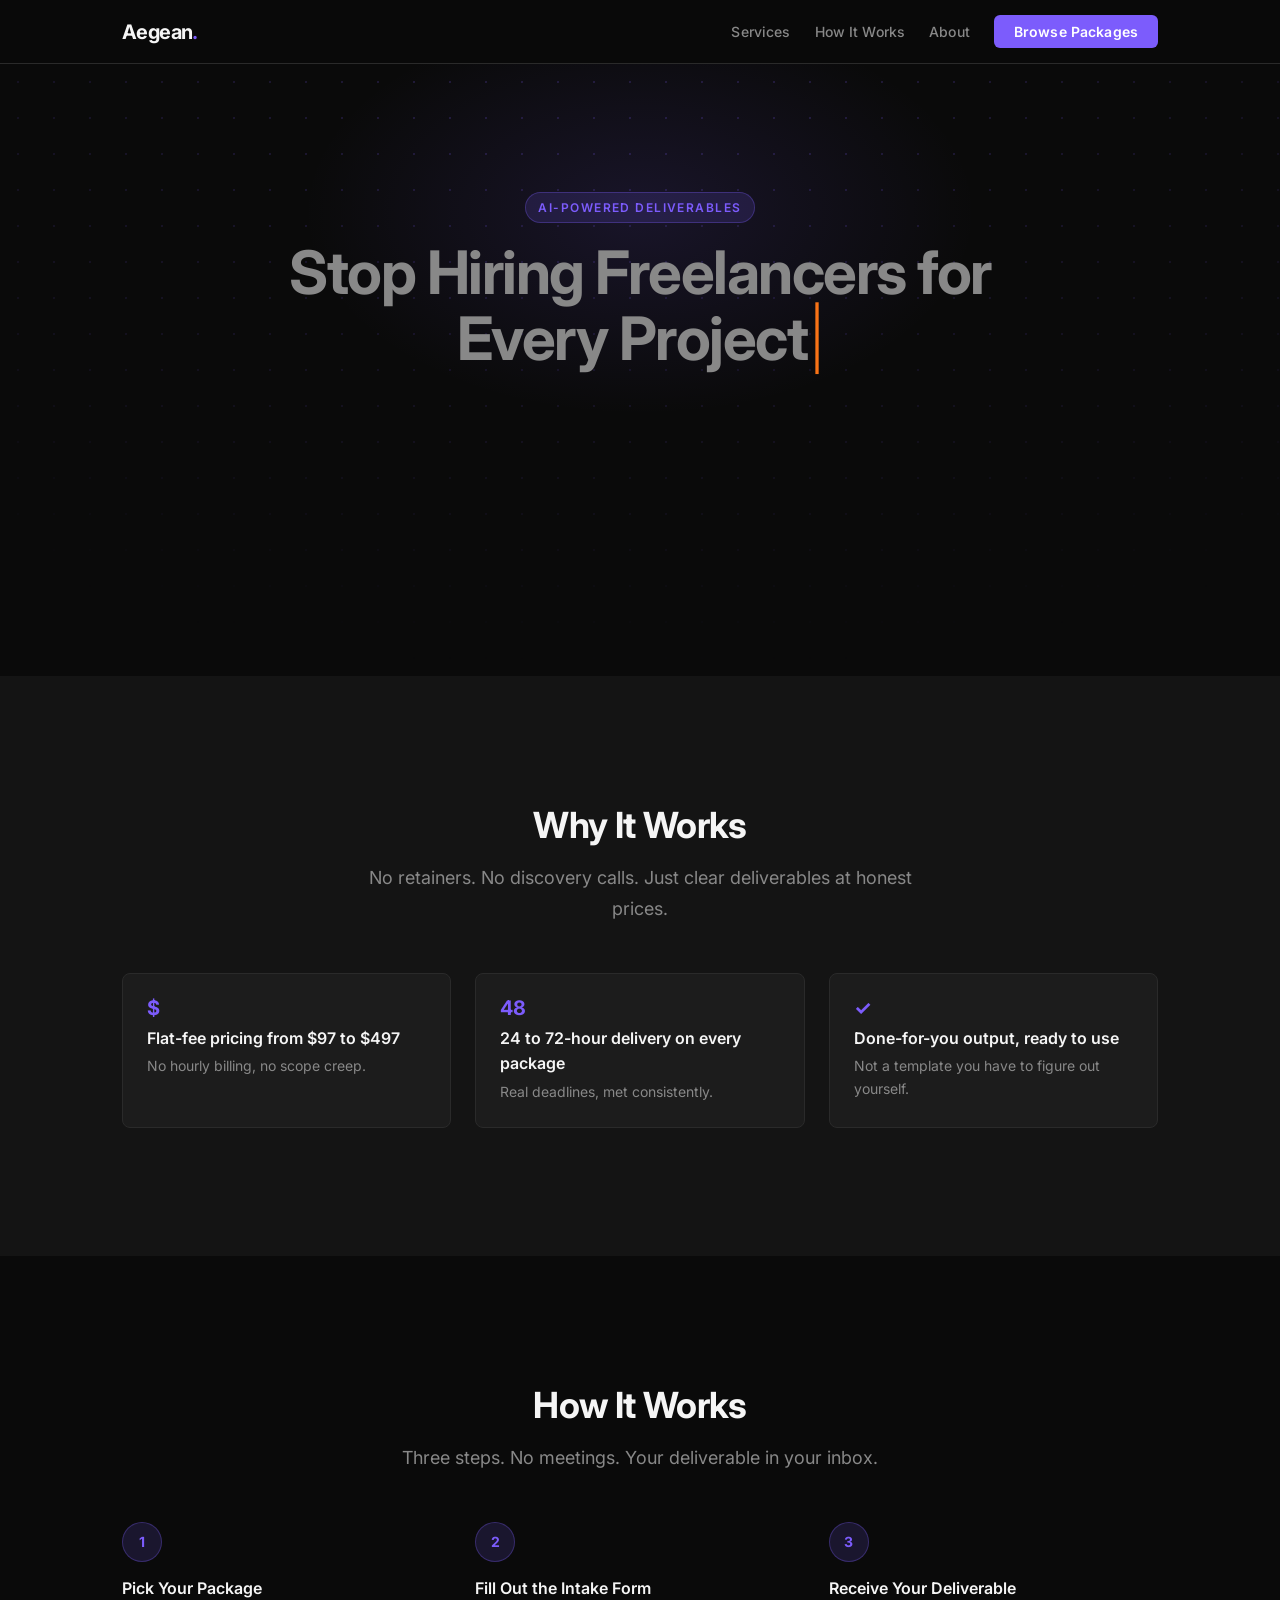
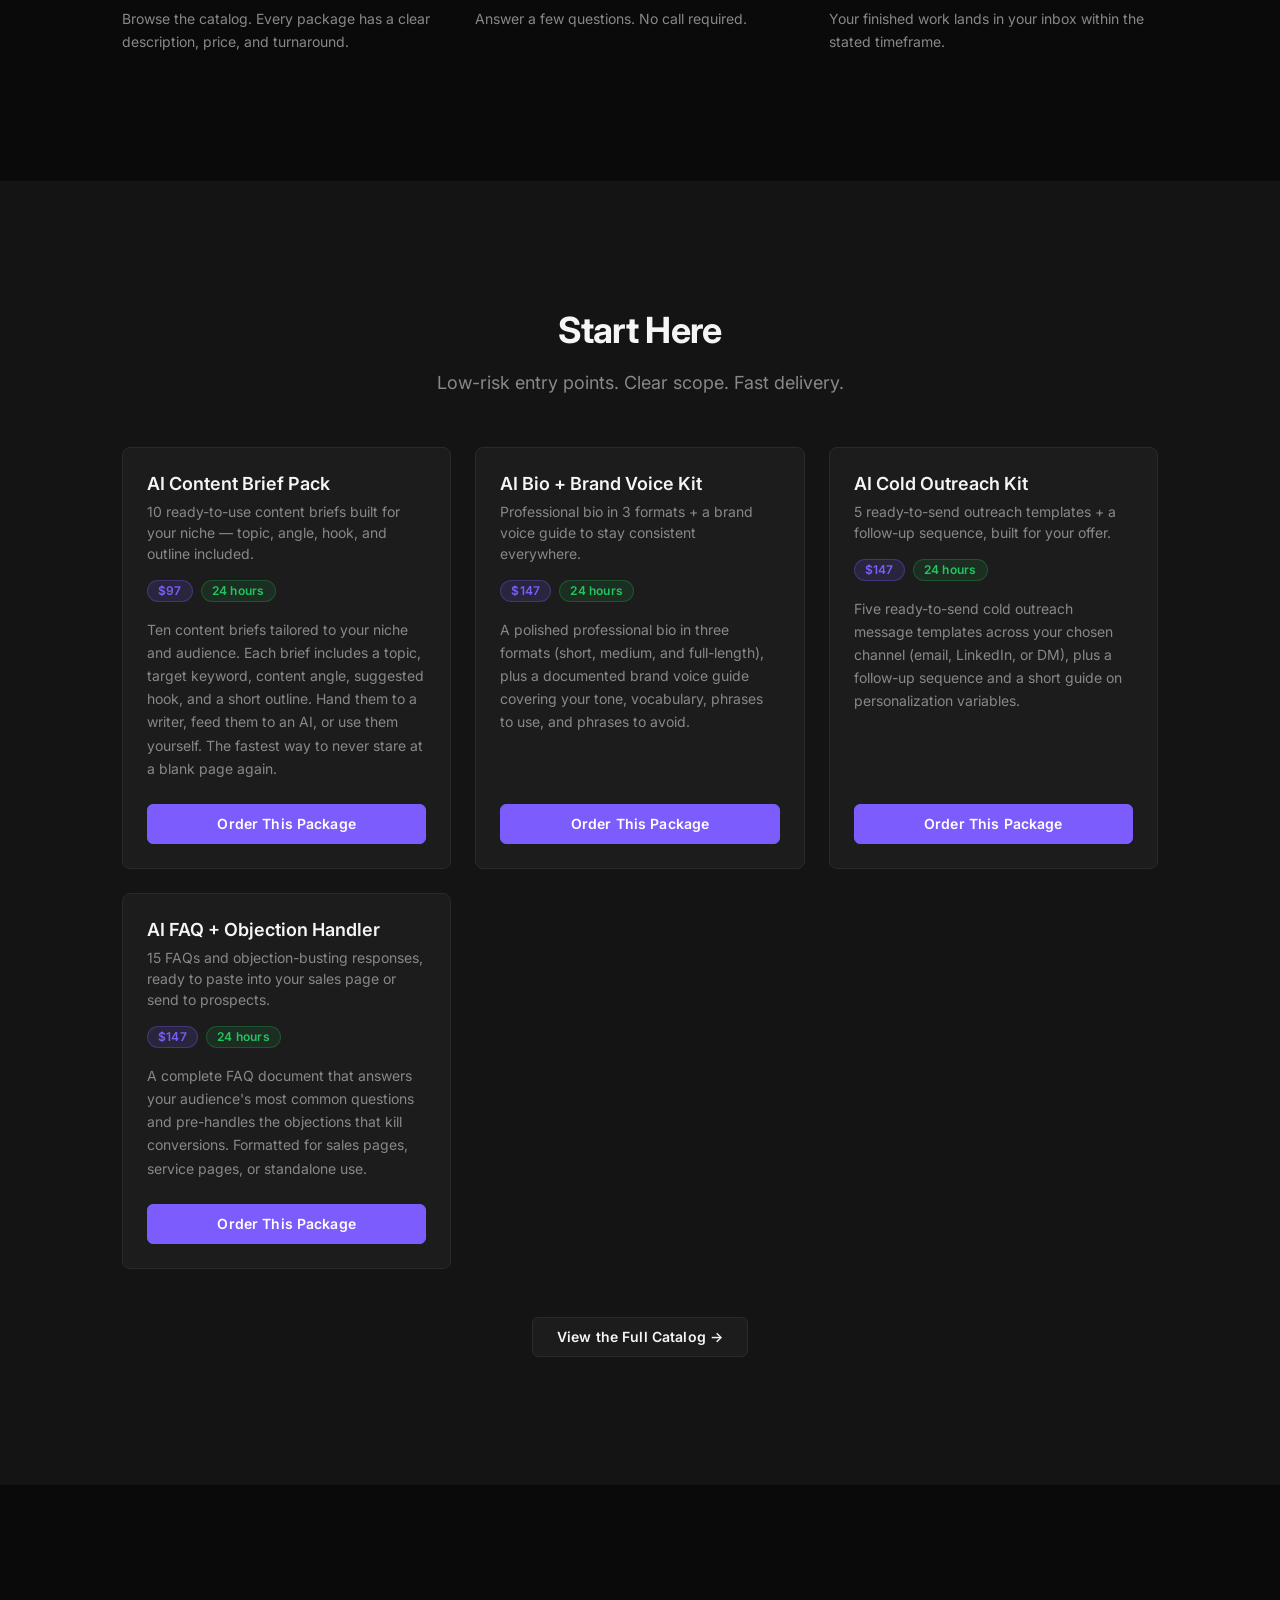
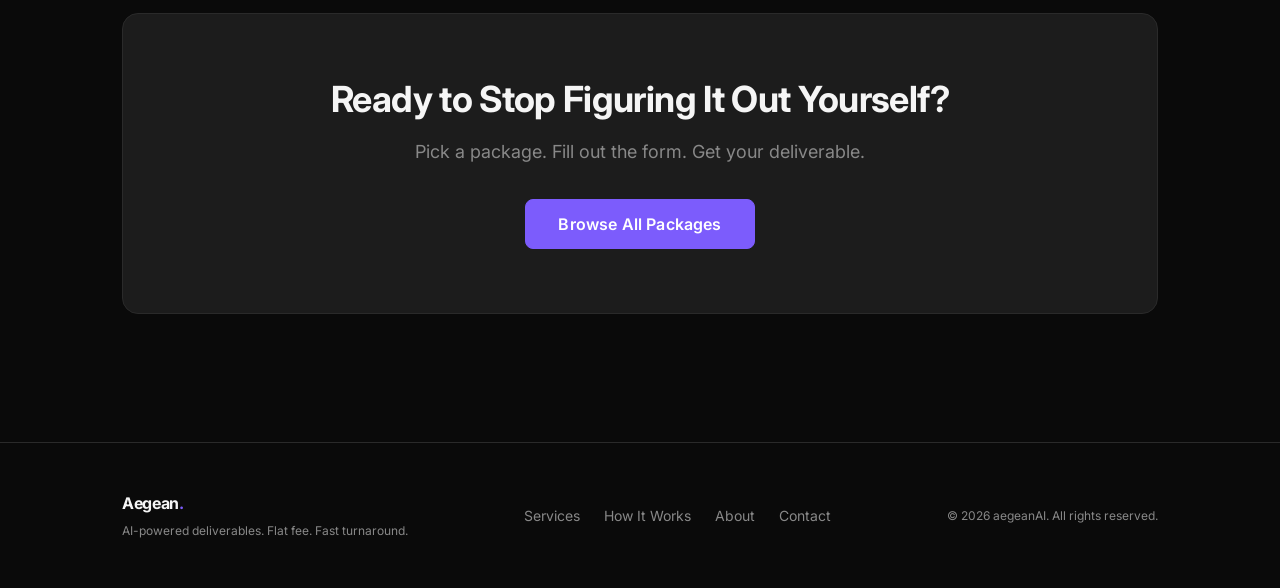
==== commit f2b9c03b: "Add animated hero — AI Draft & Refine effect - Types two wrong drafts (deleted) then locks final hea" ====
--- a/aegean-agency/index.html
+++ b/aegean-agency/index.html
@@ -51,16 +51,28 @@
 
     <!-- ── Hero ────────────────────────────────────────────────── -->
     <section class="hero" aria-labelledby="hero-heading">
-      <div class="container">
-        <span class="hero__eyebrow">AI-Powered Deliverables</span>
-        <h1 id="hero-heading">
-          Stop Paying Agency Prices for Work You Could Automate
+      <!-- background dot grid -->
+      <div class="hero__grid" aria-hidden="true"></div>
+      <!-- ambient glow orb -->
+      <div class="hero__orb" aria-hidden="true"></div>
+
+      <div class="container" style="position:relative;">
+        <span class="hero__eyebrow hero__eyebrow--anim">AI-Powered Deliverables</span>
+
+        <!-- Screen readers get the full static text immediately.
+             Sighted users see it typed out by hero-animation.js. -->
+        <h1 id="hero-heading" class="hero__headline">
+          <span class="sr-only">Stop Paying Agency Prices for Work You Could Automate</span>
+          <span aria-hidden="true" class="hero__typewriter">
+            <span id="hero-stream" class="hero__stream"></span><span id="hero-cursor" class="hero__cursor" aria-hidden="true">|</span>
+          </span>
         </h1>
-        <p class="hero__sub">
+
+        <p id="hero-sub" class="hero__sub hero__sub--anim">
           AI-powered deliverables for solopreneurs and small business owners.
           Flat fee. Fast turnaround. No calls, no contracts.
         </p>
-        <div class="hero__actions">
+        <div id="hero-actions" class="hero__actions hero__actions--anim">
           <a href="services.html" class="btn btn--primary btn--lg">Browse All Packages</a>
           <a href="how-it-works.html" class="btn btn--secondary btn--lg">See How It Works</a>
         </div>
@@ -187,5 +199,6 @@
 
   <script src="assets/js/packages.js"></script>
   <script src="assets/js/main.js"></script>
+  <script src="assets/js/hero-animation.js"></script>
 </body>
 </html>
--- a/aegean-agency/assets/css/components.css
+++ b/aegean-agency/assets/css/components.css
@@ -1192,6 +1192,134 @@
   white-space: nowrap;
 }
 
+/* ── Hero Animation ──────────────────────────────────────────── */
+
+/* Dot grid background */
+.hero__grid {
+  position: absolute;
+  inset: 0;
+  background-image: radial-gradient(circle, rgba(124, 92, 252, 0.18) 1px, transparent 1px);
+  background-size: 36px 36px;
+  mask-image: radial-gradient(ellipse 90% 100% at 50% 0%, black 20%, transparent 100%);
+  -webkit-mask-image: radial-gradient(ellipse 90% 100% at 50% 0%, black 20%, transparent 100%);
+  animation: grid-drift 24s ease-in-out infinite alternate;
+  pointer-events: none;
+}
+
+@keyframes grid-drift {
+  0%   { transform: translate(0, 0); }
+  100% { transform: translate(-18px, -12px); }
+}
+
+/* Ambient glow orb */
+.hero__orb {
+  position: absolute;
+  top: -10%;
+  left: 50%;
+  transform: translateX(-50%);
+  width: 700px;
+  height: 420px;
+  background: radial-gradient(ellipse at center, rgba(124, 92, 252, 0.13) 0%, transparent 68%);
+  pointer-events: none;
+  animation: orb-breathe 6s ease-in-out infinite;
+}
+
+@keyframes orb-breathe {
+  0%, 100% { opacity: 0.8; transform: translateX(-50%) scale(1); }
+  50%       { opacity: 1;   transform: translateX(-50%) scale(1.08); }
+}
+
+/* Hero must be relative for absolute children */
+.hero { position: relative; overflow: hidden; }
+
+/* Eyebrow entrance */
+.hero__eyebrow--anim {
+  opacity: 0;
+  animation: eyebrow-in 0.5s ease forwards 0.15s;
+}
+
+@keyframes eyebrow-in {
+  from { opacity: 0; transform: translateY(8px); }
+  to   { opacity: 1; transform: translateY(0); }
+}
+
+/* Typewriter wrapper — min-height prevents layout shift */
+.hero__headline {
+  min-height: 1.1em;
+}
+
+.hero__typewriter {
+  display: inline;
+}
+
+/* Draft text — muted, not committed */
+.hero__stream {
+  color: var(--color-text);
+  transition: color 0.25s ease;
+}
+
+.hero__stream.is-draft {
+  color: var(--color-muted);
+}
+
+/* Final lock — pulse glow then settle */
+.hero__stream.is-locked {
+  animation: headline-lock 0.6s ease forwards;
+}
+
+@keyframes headline-lock {
+  0%   { text-shadow: none; }
+  40%  { text-shadow: 0 0 40px rgba(124, 92, 252, 0.5), 0 0 80px rgba(124, 92, 252, 0.2); }
+  100% { text-shadow: none; }
+}
+
+/* Cursor */
+.hero__cursor {
+  display: inline-block;
+  font-weight: 300;
+  margin-left: 2px;
+  color: var(--color-muted);
+  animation: cursor-blink 0.9s step-end infinite;
+  transition: color 0.2s ease;
+  vertical-align: baseline;
+}
+
+/* Draft cursor — orange/warm = "not right yet" */
+.hero__cursor.cursor--draft {
+  color: #F97316;
+  animation: cursor-blink 0.6s step-end infinite;
+}
+
+/* Final cursor — accent = "this is the one" */
+.hero__cursor.cursor--final {
+  color: var(--color-accent);
+  animation: cursor-blink 0.75s step-end infinite;
+}
+
+/* Lock — fast blink then hide */
+.hero__cursor.cursor--lock {
+  animation: cursor-blink 0.25s step-end 3;
+}
+
+@keyframes cursor-blink {
+  0%, 100% { opacity: 1; }
+  50%       { opacity: 0; }
+}
+
+/* Sub and CTA — hidden until JS reveals them */
+.hero__sub--anim,
+.hero__actions--anim {
+  opacity: 0;
+  transform: translateY(14px);
+  transition: opacity 0.5s ease, transform 0.5s ease;
+}
+
+.hero__sub--anim.is-visible,
+.hero__actions--anim.is-visible {
+  opacity: 1;
+  transform: translateY(0);
+}
+
 /* ── JS Loading Placeholder ──────────────────────────────────── */
 .js-loading {
   display: flex;
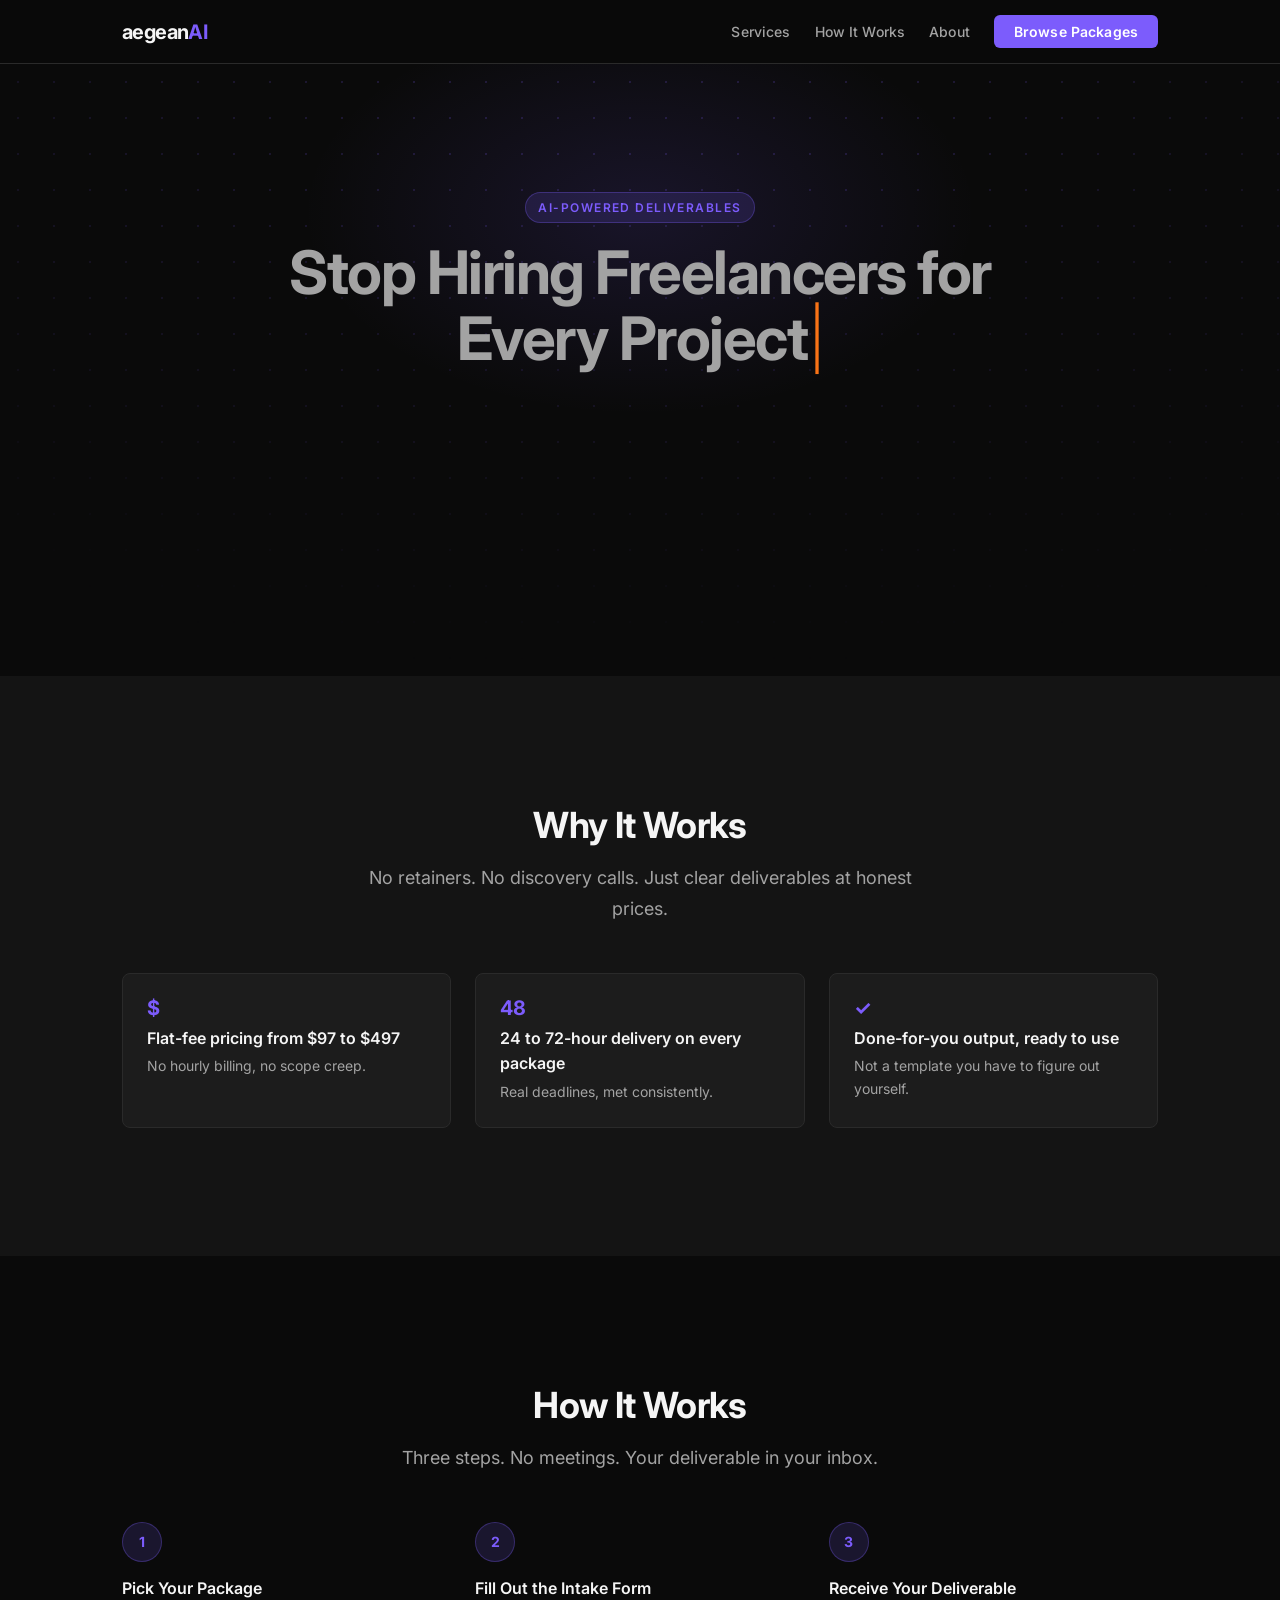
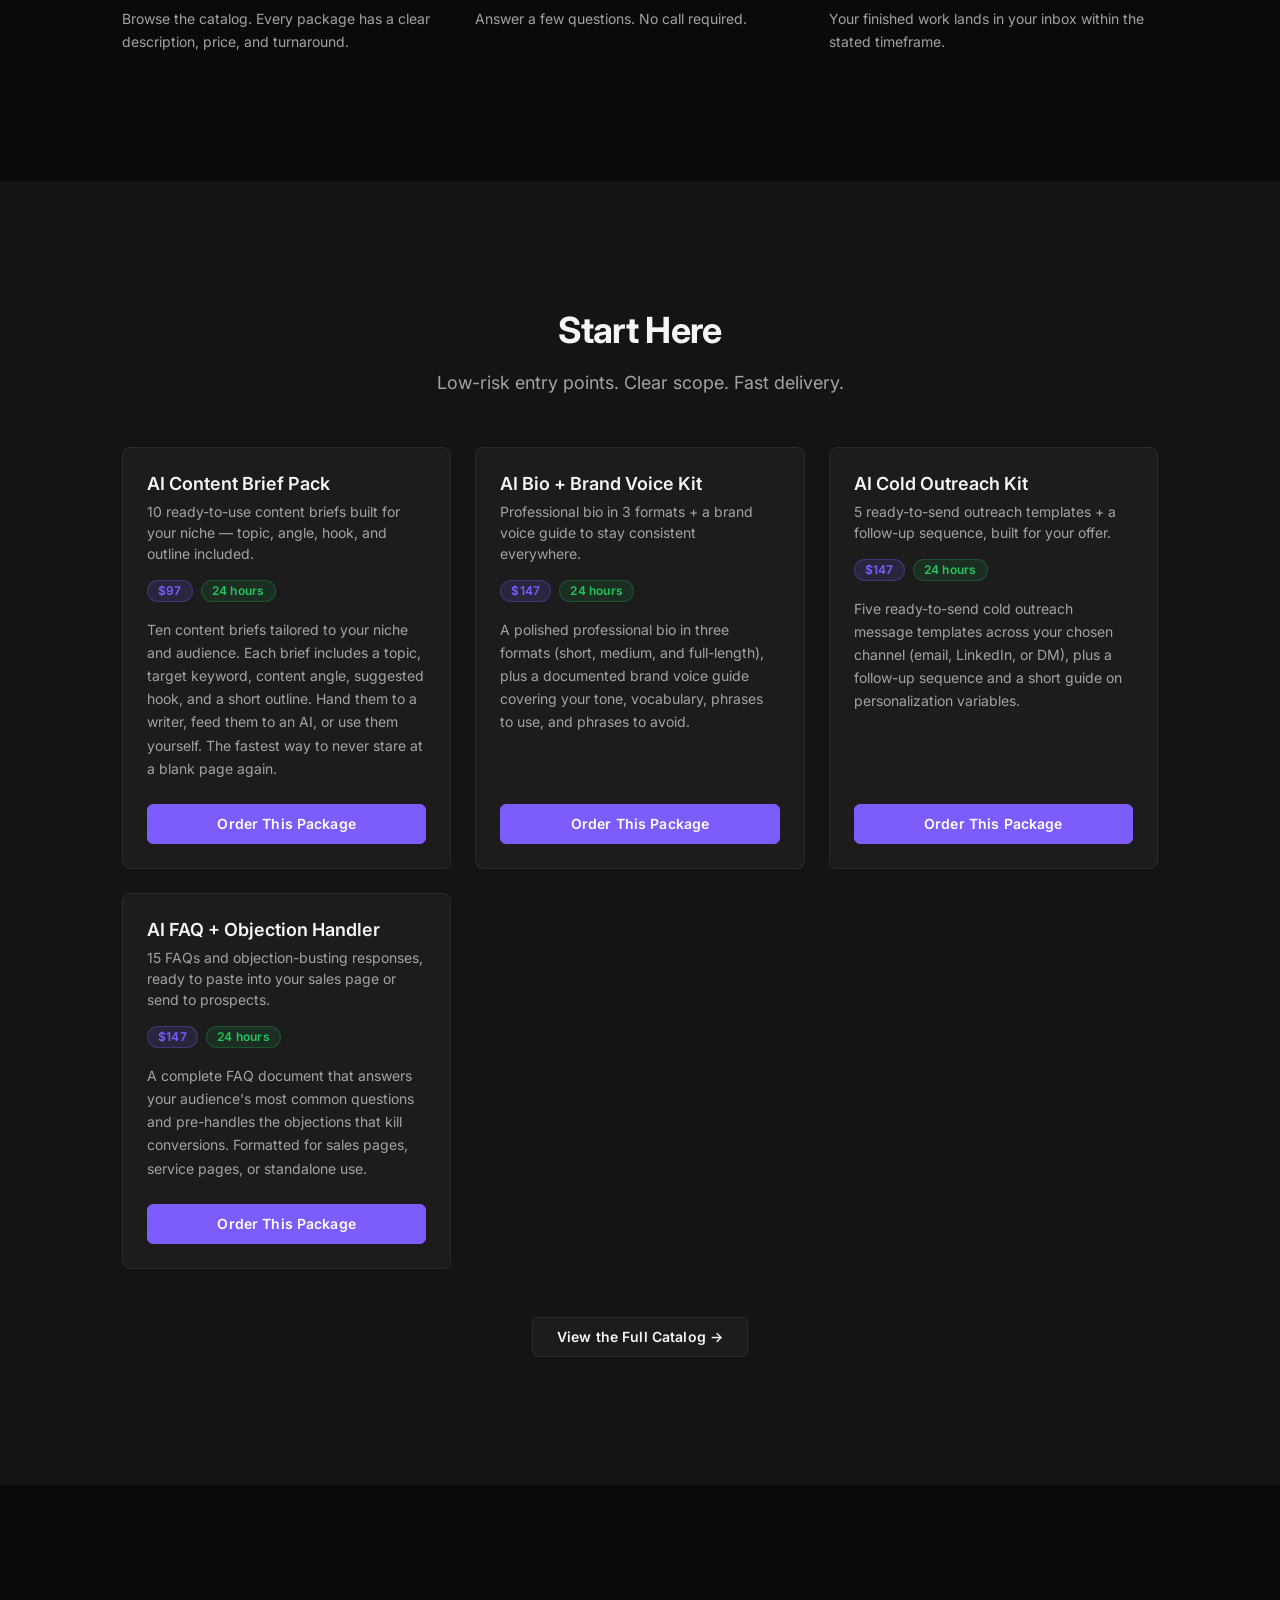
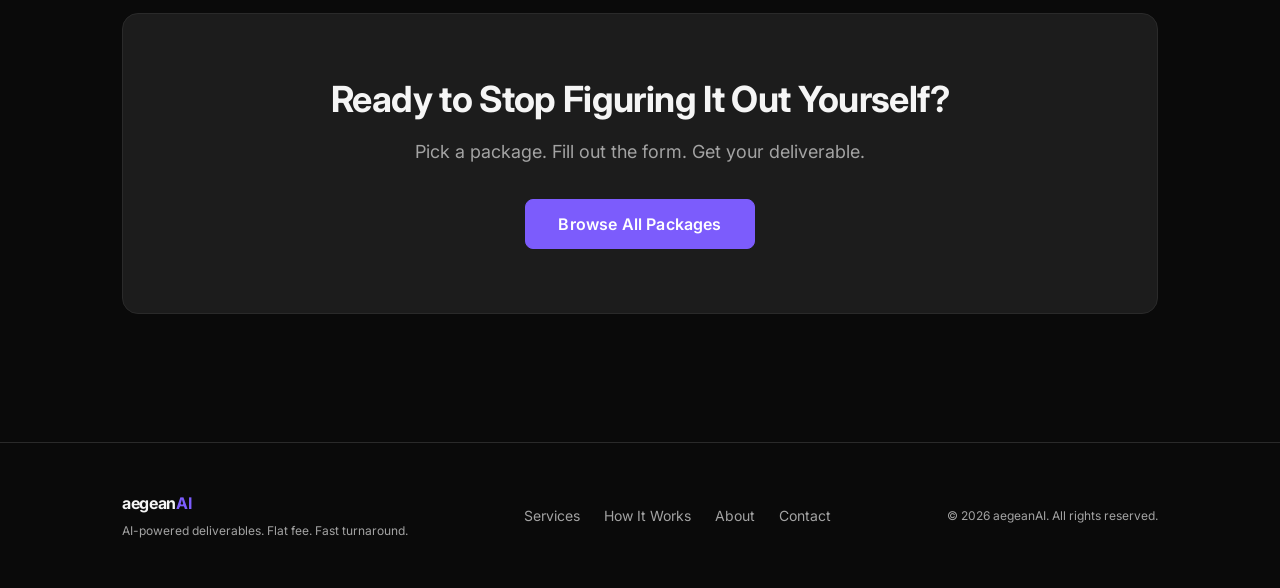
==== commit 1866442d: "Apply UX review fixes - Bump --color-muted #888 → #A3A3A3 (passes WCAG 4.6:1) - Add prefers-reduced-" ====
--- a/aegean-agency/index.html
+++ b/aegean-agency/index.html
@@ -17,7 +17,7 @@
   <nav class="nav" role="navigation" aria-label="Main navigation">
     <div class="nav__inner">
       <a href="index.html" class="nav__logo" aria-label="aegeanAI — home">
-        Aegean<span>.</span>
+        aegean<span>AI</span>
       </a>
       <ul class="nav__links" role="list">
         <li><a href="services.html">Services</a></li>
@@ -183,7 +183,7 @@
     <div class="container">
       <div class="footer__inner">
         <div>
-          <div class="footer__brand">Aegean<span>.</span></div>
+          <div class="footer__brand">aegean<span>AI</span></div>
           <div class="footer__tagline">AI-powered deliverables. Flat fee. Fast turnaround.</div>
         </div>
         <ul class="footer__links" role="list">
--- a/aegean-agency/assets/css/main.css
+++ b/aegean-agency/assets/css/main.css
@@ -14,7 +14,7 @@
   --color-accent-dim:   #5a3fd4;
   --color-accent-glow:  rgba(124, 92, 252, 0.15);
   --color-text:         #F5F5F5;
-  --color-muted:        #888888;
+  --color-muted:        #A3A3A3;
   --color-success:      #22C55E;
   --color-success-glow: rgba(34, 197, 94, 0.12);
 
@@ -328,6 +328,15 @@
   margin-block: var(--space-6);
 }
 
+/* ── Reduced Motion ─────────────────────────────────────────── */
+@media (prefers-reduced-motion: reduce) {
+  *, *::before, *::after {
+    animation-duration: 0.01ms !important;
+    animation-iteration-count: 1 !important;
+    transition-duration: 0.01ms !important;
+  }
+}
+
 /* ── Print ──────────────────────────────────────────────────── */
 @media print {
   .nav,
--- a/aegean-agency/assets/css/components.css
+++ b/aegean-agency/assets/css/components.css
@@ -232,6 +232,7 @@
               border-color var(--transition), opacity var(--transition);
   white-space: nowrap;
   letter-spacing: 0.01em;
+  touch-action: manipulation;
   -webkit-user-select: none;
   user-select: none;
 }
@@ -251,11 +252,12 @@
 .btn--secondary {
   background-color: transparent;
   color: var(--color-text);
-  border-color: var(--color-border);
+  border-color: #4A4A4A;
 }
 
 .btn--secondary:hover {
-  border-color: rgba(245, 245, 245, 0.35);
+  border-color: #6A6A6A;
+  background-color: rgba(255, 255, 255, 0.04);
   color: var(--color-text);
 }
 
@@ -312,7 +314,7 @@
   color: var(--color-muted);
   border: 1px solid var(--color-border);
   text-transform: uppercase;
-  font-size: 0.65rem;
+  font-size: 0.75rem;
   letter-spacing: 0.08em;
 }
 
